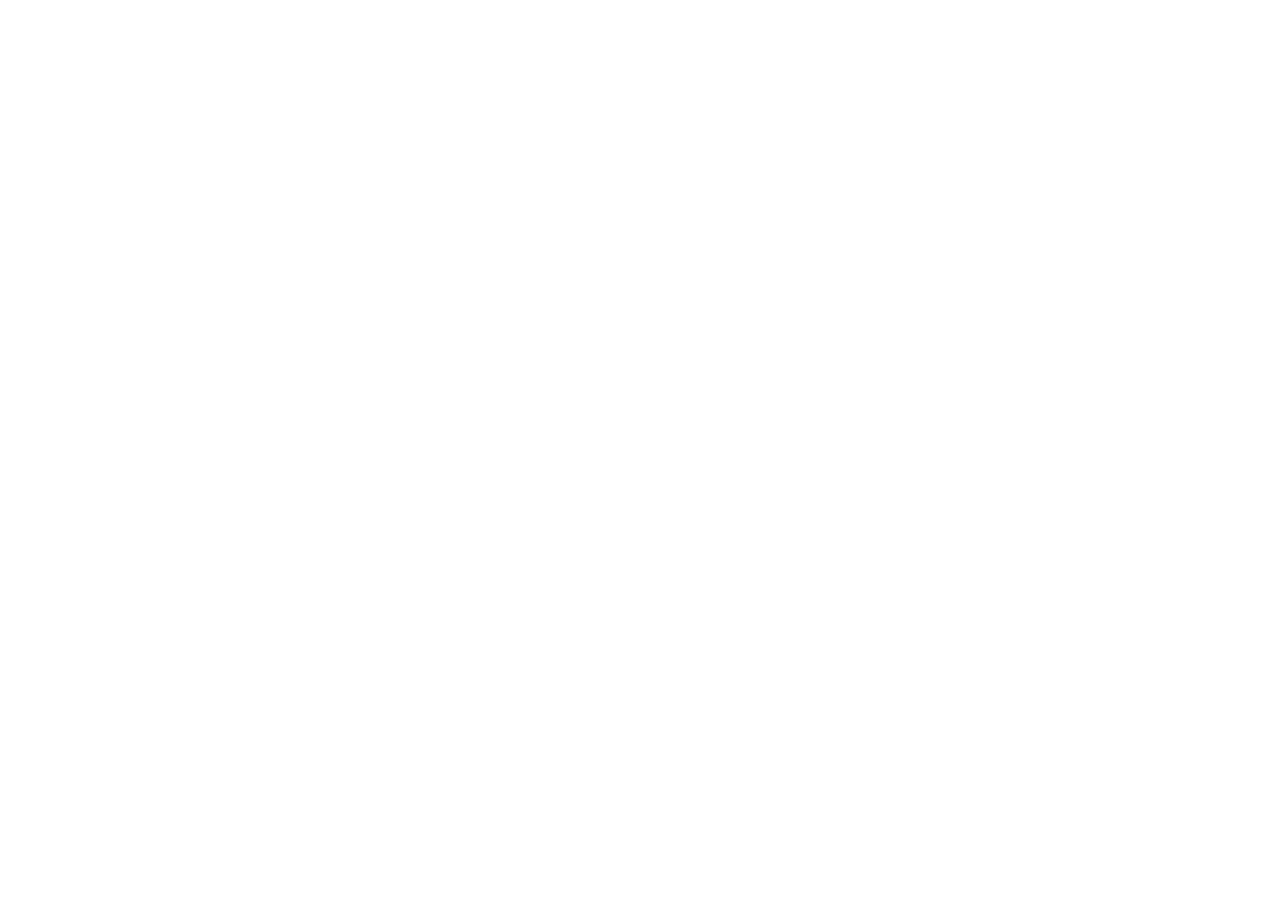
==== index.html @ d53d4ed4 "Purged old files, starting fresh on chess project" ====
<!DOCTYPE HTML>
<html lang = "en">
    <head>
        <title>Violet Typhoon</title>
        <meta charset = "UTF-8" />
        <link rel="stylesheet" href="main.css"></style>
    </head>
    <body>
        <chessboard></chessboard>
    </body>

    <script src="main.js"></script>
</html>
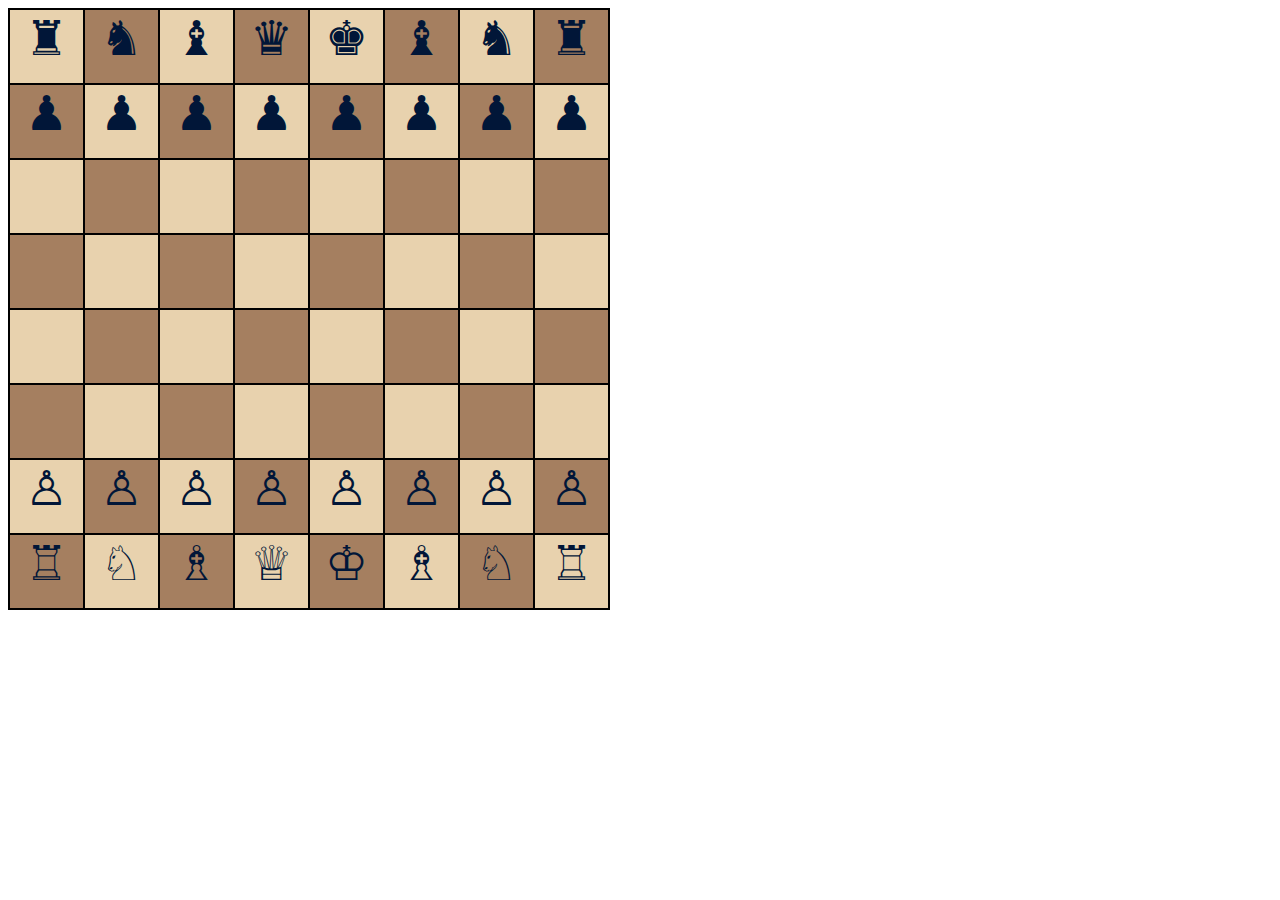
==== commit 65c541ea: "Chessboard rendered, basic drag and drop functions" ====
--- a/index.html
+++ b/index.html
@@ -2,12 +2,12 @@
 <html lang = "en">
     <head>
         <title>Violet Typhoon</title>
-        <meta charset = "UTF-8" />
-        <link rel="stylesheet" href="main.css"></style>
+        <meta charset = "utf-8" />
+        <link rel="stylesheet" href="assets/css/main.css"></style>
     </head>
     <body>
         <chessboard></chessboard>
     </body>
 
-    <script src="main.js"></script>
+    <script src="assets/js/main.js"></script>
 </html>--- a/assets/css/main.css
+++ b/assets/css/main.css
@@ -0,0 +1,32 @@
+chessboard {
+    display: grid;
+    border: solid 1px #000000;
+    height: 600px;
+    width: 600px;
+    grid-template-rows: repeat(8, 1fr);
+}
+
+chessrow {
+    display: grid;
+    grid-template-columns: repeat(8, 1fr);
+}
+
+chesssquare p {
+    margin: 0;
+}
+
+chesssquare {
+    border: solid 1px #000;
+    justify-self: stretch;
+    background-color: #A57F60;
+    text-align: center;
+    vertical-align: middle;
+    font-size: 3em;
+    color: #011638;
+}
+
+chessrow:nth-child(odd) chesssquare:nth-child(odd),
+chessrow:nth-child(even) chesssquare:nth-child(even)
+{
+    background-color: #E8D2AE;
+}
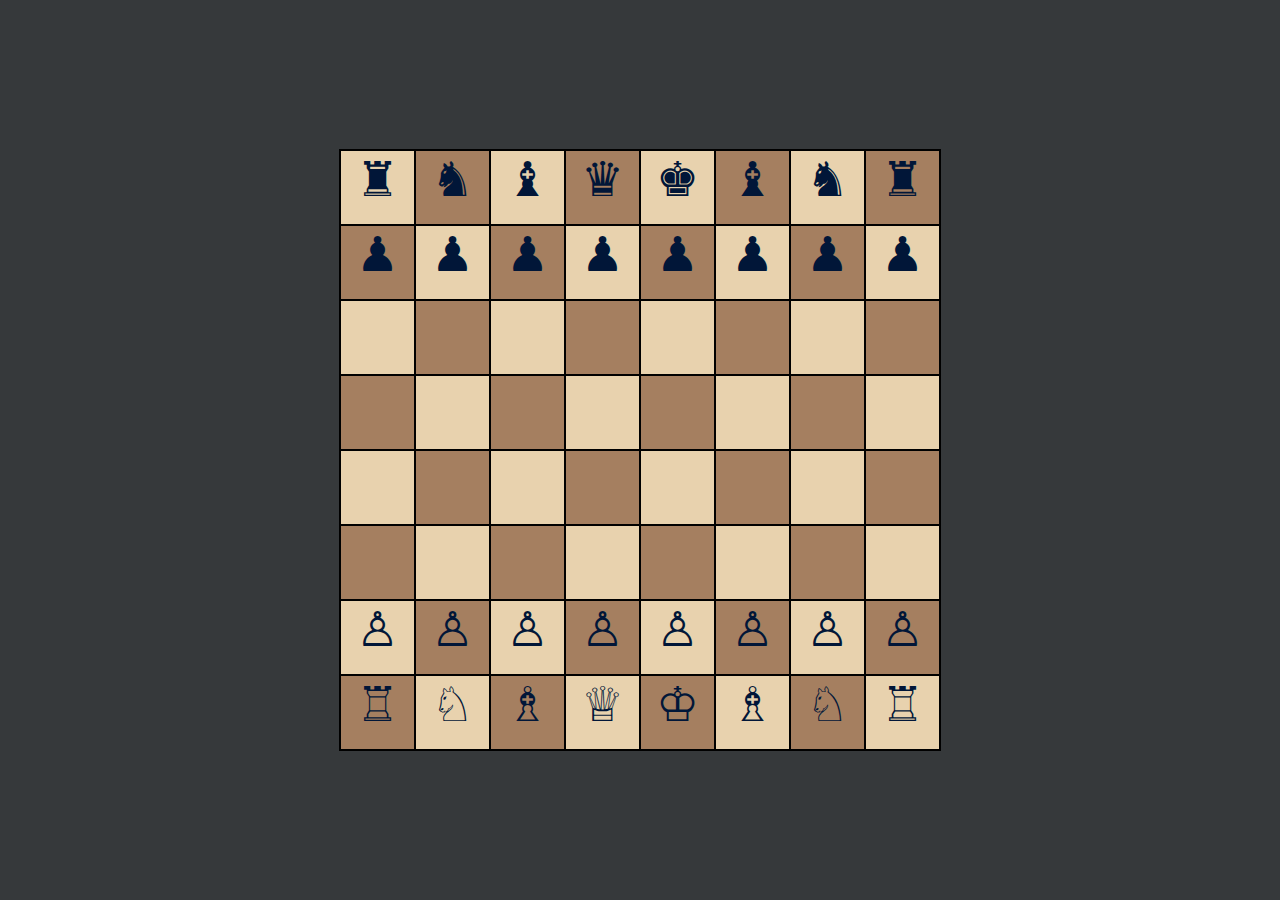
==== commit 96e07a9f: "Minor styling changes, board centered and colors" ====
--- a/index.html
+++ b/index.html
@@ -6,8 +6,12 @@
         <link rel="stylesheet" href="assets/css/main.css"></style>
     </head>
     <body>
-        <chessboard></chessboard>
+        <div class="center">
+            <chessboard class="center"></chessboard>
+        </div>
     </body>
 
+    <script src="assets/js/pieces.js"></script>
+    <script src="assets/js/chessboard.js"></script>
     <script src="assets/js/main.js"></script>
 </html>--- a/assets/css/main.css
+++ b/assets/css/main.css
@@ -1,13 +1,28 @@
+body {
+    background-color: #36393B;
+}
+
+.center-wrap {
+    position: relative;
+    height: 100%;
+    width: 100%
+}
+
+.center {
+    position: absolute;
+    top: 0;
+    bottom: 0;
+    right: 0;
+    left: 0;
+    margin: auto;
+}
+
 chessboard {
     display: grid;
     border: solid 1px #000000;
     height: 600px;
     width: 600px;
     grid-template-rows: repeat(8, 1fr);
-}
-
-chessrow {
-    display: grid;
     grid-template-columns: repeat(8, 1fr);
 }
 
@@ -18,15 +33,24 @@
 chesssquare {
     border: solid 1px #000;
     justify-self: stretch;
-    background-color: #A57F60;
     text-align: center;
     vertical-align: middle;
     font-size: 3em;
     color: #011638;
+    transition: 0.1s all;
+    cursor: pointer;
 }
 
-chessrow:nth-child(odd) chesssquare:nth-child(odd),
-chessrow:nth-child(even) chesssquare:nth-child(even)
+chesssquare:hover {
+    font-size: 3.25em;
+}
+
+chesssquare.dark
+{
+    background-color: #A57F60;
+}
+
+chesssquare.light
 {
     background-color: #E8D2AE;
 }
